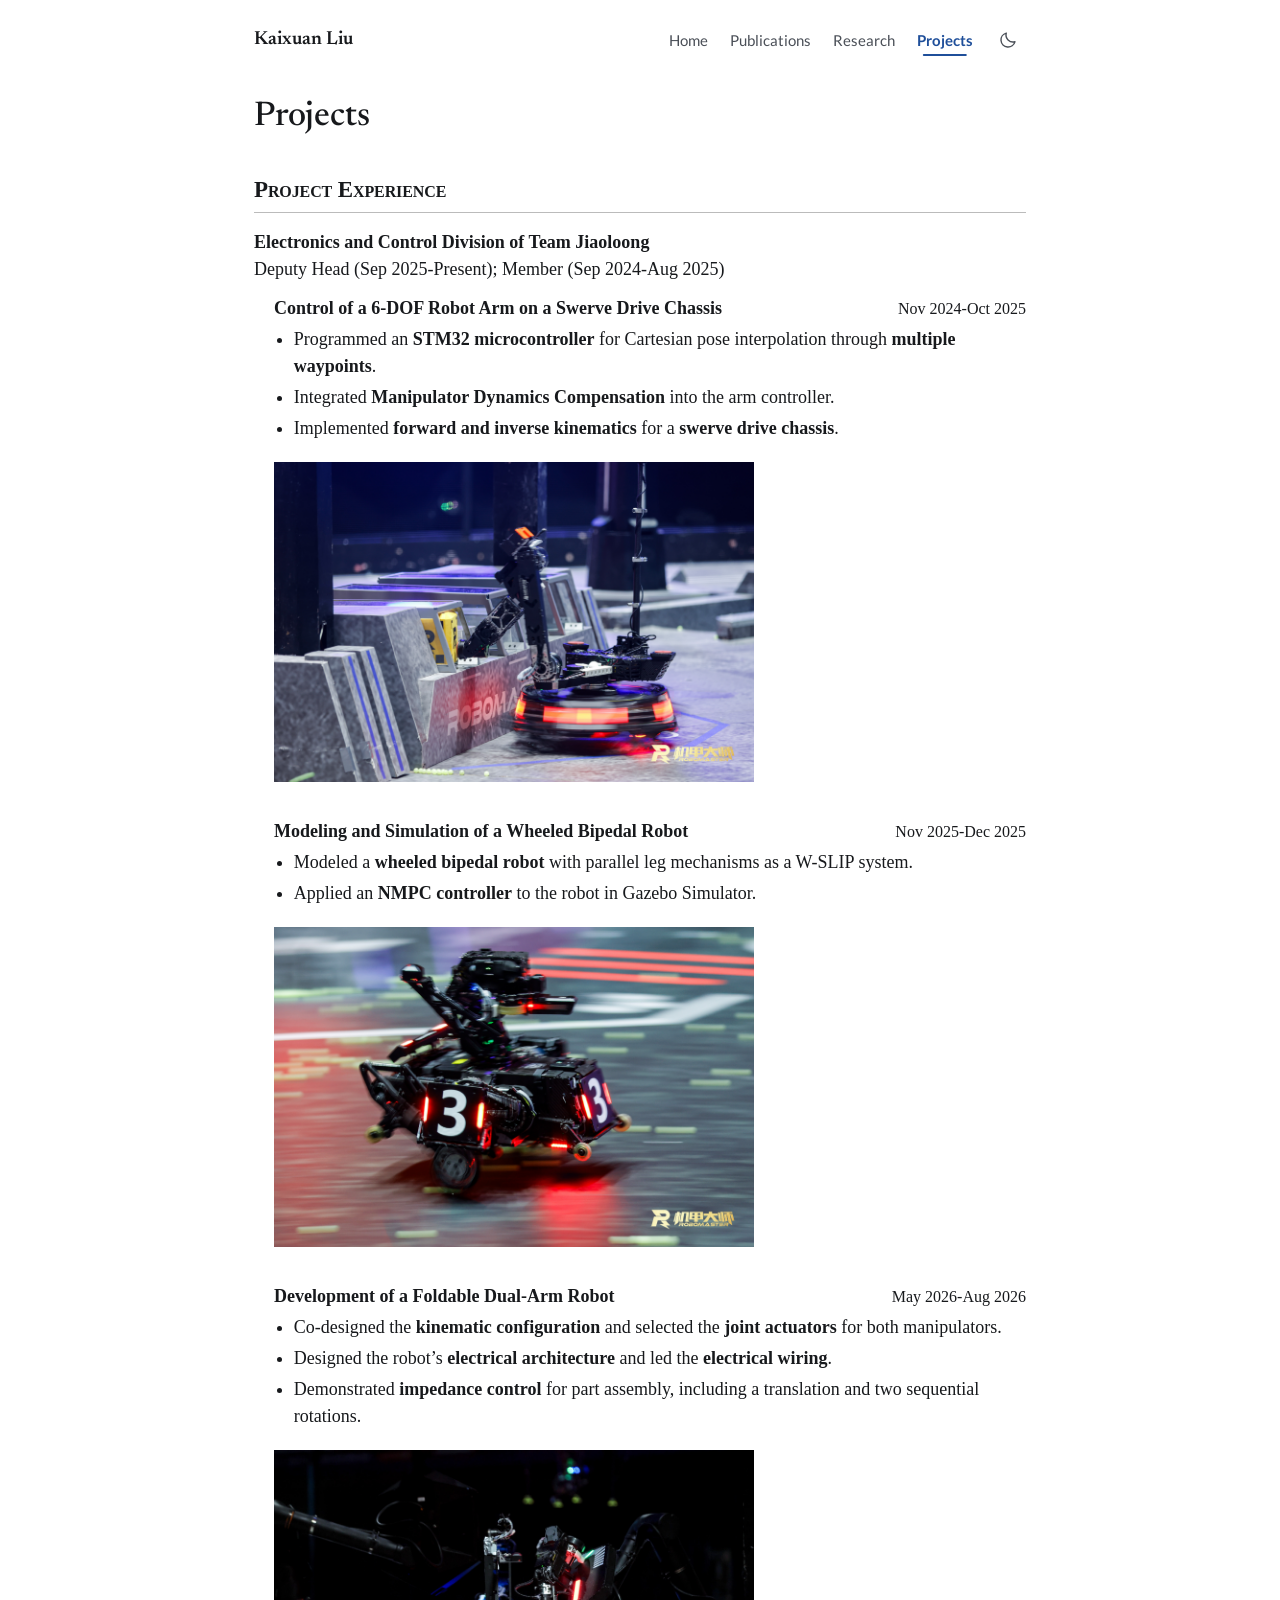
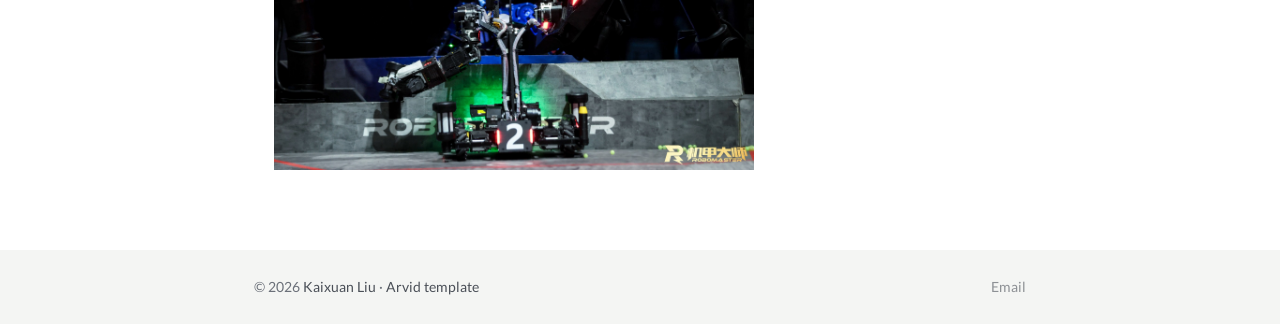
==== projects.html @ 8ef98262 "init" ====
<!doctype html>
<html lang="en">
<head>
<meta charset="utf-8"/>
<meta content="width=device-width, initial-scale=1" name="viewport"/>
<meta content="Kaixuan Liu’s project experience with Team Jiaoloong, reproduced from the CV." name="description"/>
<meta content="#ffffff" name="theme-color"/>
<title>Projects | Kaixuan Liu</title>
<link href="resources/favicon.svg" rel="icon" type="image/svg+xml"/>
<link href="resources/stylesheet.css" rel="stylesheet"/>
<link href="resources/shared-styles.css" rel="stylesheet"/>
<link href="resources/site-styles.css" rel="stylesheet"/>
<link href="resources/content-only.css" rel="stylesheet"/>
</head>
<body>
<a class="skip-link" href="#main-content">Skip to main content</a>
<header class="site-header">
<a class="site-name" href="homepage.html">Kaixuan Liu</a>
<nav aria-label="Main navigation" class="nav-buttons"><a class="nav-button" href="homepage.html">Home</a><a class="nav-button" href="publications.html">Publications</a><a class="nav-button" href="research.html">Research</a><a class="nav-button" href="projects.html" aria-current="page">Projects</a>

<button aria-label="Switch to dark mode" aria-pressed="false" class="theme-toggle" id="theme-toggle" type="button"><svg aria-hidden="true" height="20" viewbox="0 0 24 24" width="20"><path d="M20.3 14.1A8.5 8.5 0 0 1 9.9 3.7 8.5 8.5 0 1 0 20.3 14.1Z" fill="none" stroke="currentColor" stroke-linecap="round" stroke-linejoin="round" stroke-width="1.7"></path></svg></button>
</nav>
</header>
<main class="page-shell main-content-wrapper" id="main-content">
<h1 class="page-title">Projects</h1>
<section class="cv-content cv-section" aria-labelledby="project-experience-title">
<h2 class="cv-section-title" id="project-experience-title">Project Experience</h2>
<h3 class="cv-organization">Electronics and Control Division of Team Jiaoloong</h3>
<p class="cv-role">Deputy Head (Sep 2025-Present); Member (Sep 2024-Aug 2025)</p>
<article class="cv-project" id="swerve-drive">
<div class="cv-project-heading"><h4>Control of a 6-DOF Robot Arm on a Swerve Drive Chassis</h4><p class="cv-date">Nov 2024-Oct 2025</p></div>
<ul class="cv-bullets">
<li>Programmed an <strong>STM32 microcontroller</strong> for Cartesian pose interpolation through <strong>multiple waypoints</strong>.</li>
<li>Integrated <strong>Manipulator Dynamics Compensation</strong> into the arm controller.</li>
<li>Implemented <strong>forward and inverse kinematics</strong> for a <strong>swerve drive chassis</strong>.</li>
</ul>
<figure class="cv-project-image"><img src="resources/swerve-drive-robot.jpg" alt="Team Jiaoloong's swerve-drive robot with a six-degree-of-freedom robot arm" width="4000" height="2667"></figure>
</article>
<article class="cv-project" id="wheeled-bipedal">
<div class="cv-project-heading"><h4>Modeling and Simulation of a Wheeled Bipedal Robot</h4><p class="cv-date">Nov 2025-Dec 2025</p></div>
<ul class="cv-bullets">
<li>Modeled a <strong>wheeled bipedal robot</strong> with parallel leg mechanisms as a W-SLIP system.</li>
<li>Applied an <strong>NMPC controller</strong> to the robot in Gazebo Simulator.</li>
</ul>
<figure class="cv-project-image"><img src="resources/wheeled-bipedal-robot.jpg" alt="Team Jiaoloong's wheeled bipedal robot at RoboMaster" loading="lazy" width="2048" height="1365"></figure>
</article>
<article class="cv-project" id="dual-arm">
<div class="cv-project-heading"><h4>Development of a Foldable Dual-Arm Robot</h4><p class="cv-date">May 2026-Aug 2026</p></div>
<ul class="cv-bullets">
<li>Co-designed the <strong>kinematic configuration</strong> and selected the <strong>joint actuators</strong> for both manipulators.</li>
<li>Designed the robot’s <strong>electrical architecture</strong> and led the <strong>electrical wiring</strong>.</li>
<li>Demonstrated <strong>impedance control</strong> for part assembly, including a translation and two sequential rotations.</li>
</ul>
<figure class="cv-project-image"><img src="resources/dual-arm-robot.jpg" alt="Team Jiaoloong's foldable dual-arm robot at RoboMaster" loading="lazy" width="2048" height="1366"></figure>
</article>
</section>
</main>
<footer class="site-footer"><div class="page-shell-footer"><p class="footer-copyright">© 2026 <a href="homepage.html">Kaixuan Liu</a> · <a href="https://github.com/Arvid-pku/Academic-Homepage-Template">Arvid template</a></p><p class="footer-social"><a href="mailto:kentliukx@sjtu.edu.cn">Email</a></p></div></footer>
<script src="resources/site.js"></script>
</body>
</html>
---- resources/stylesheet.css ----
/* Newsreader (latin, variable weight): display face for names and titles. */
@font-face {
  font-family: 'Newsreader';
  font-style: normal;
  font-weight: 500 600;
  font-display: swap;
  src: url(fonts/newsreader-latin.woff2) format('woff2');
  unicode-range: U+0000-00FF, U+0131, U+0152-0153, U+02BB-02BC, U+02C6, U+02DA, U+02DC, U+0304, U+0308, U+0329, U+2000-206F, U+20AC, U+2122, U+2191, U+2193, U+2212, U+2215, U+FEFF, U+FFFD;
}
/* latin-ext */

/* latin */

/* latin-ext */

/* latin */

/* latin-ext */

/* latin */
@font-face {
  font-family: 'Lato';
  font-style: normal;
  font-weight: 400;
  font-display: swap;
  src: local('Lato Regular'), local('Lato-Regular'), url(fonts/S6uyw4BMUTPHjx4wXiWtFCc.woff2) format('woff2');
  unicode-range: U+0000-00FF, U+0131, U+0152-0153, U+02BB-02BC, U+02C6, U+02DA, U+02DC, U+2000-206F, U+2074, U+20AC, U+2122, U+2191, U+2193, U+2212, U+2215, U+FEFF, U+FFFD;
}
/* latin-ext */

/* latin */
@font-face {
  font-family: 'Lato';
  font-style: normal;
  font-weight: 700;
  font-display: swap;
  src: local('Lato Bold'), local('Lato-Bold'), url(fonts/S6u9w4BMUTPHh6UVSwiPGQ3q5d0.woff2) format('woff2');
  unicode-range: U+0000-00FF, U+0131, U+0152-0153, U+02BB-02BC, U+02C6, U+02DA, U+02DC, U+2000-206F, U+2074, U+20AC, U+2122, U+2191, U+2193, U+2212, U+2215, U+FEFF, U+FFFD;
}

:root {
  --primary-color: #1f4f9a;
  --secondary-color: #163b75;
  --text-color: #17191c;
  --text-muted: #4a4f57;
  --text-faint: #6b7079;
  --tint-bg: #f4f5f3;
  --serif: 'Newsreader', Georgia, 'PingFang SC', 'Hiragino Sans GB', 'Microsoft YaHei', 'Noto Sans CJK SC', 'Noto Sans SC', serif;
  --bg-color: #FFFFFF;
  --border-color: #bbb;
  --sidebar-bg: #FFFFFF;
  --section-bg: #FFFFFF;
  --hover-bg: rgba(31, 79, 154, 0.07);
  --shadow-color: rgba(0, 0, 0, 0.1);
  --placeholder-bg: #f5f5f5;
  --placeholder-text: #666;
}

/* Dark mode colors */
[data-theme="dark"] {
  --primary-color: #8fb3ef;
  --secondary-color: #b5cdf5;
  --text-color: #e4e5e7;
  --text-muted: #b3b7be;
  --text-faint: #8b9099;
  --tint-bg: #2a2b2e;
  --bg-color: #1F1F1F;
  --border-color: #4A4A4A;
  --sidebar-bg: #2A2A2A;
  --section-bg: #252525;
  --hover-bg: rgba(143, 179, 239, 0.12);
  --shadow-color: rgba(0, 0, 0, 0.2);
  --placeholder-bg: #333333;
  --placeholder-text: #B8B8B8;
}

/* Ensure body background changes in dark mode */
[data-theme="dark"] body {
  background-color: var(--bg-color) !important;
}

/* Fix profile photo background in dark mode */
[data-theme="dark"] .profile-photo {
  background-color: transparent !important;
  border-color: var(--border-color);
}

/* Ensure main content has proper background in dark mode */
[data-theme="dark"] #main-content {
  background-color: var(--bg-color);
}

/* Fix table backgrounds in dark mode */
[data-theme="dark"] table {
  background-color: var(--bg-color) !important;
}

/* Remove section background styling for cleaner look */

/* Fix highlight color in dark mode */
[data-theme="dark"] span.highlight {
  background-color: #3a3a00;
  color: #ffff80;
}

/* Fix venue colors in dark mode */
[data-theme="dark"] .venue {
  color: var(--primary-color);
}

/* Fix paper rest color in dark mode */
[data-theme="dark"] .paper_rest {
  color: var(--text-color);
}

/* Global styles */
body {
  font-family: 'Lato', Verdana, Helvetica, sans-serif;
  font-size: 16px;
  line-height: 1.6;
  color: var(--text-color);
  background-color: var(--bg-color);
  margin: 0;
  padding: 0;
}

p, strong, td, th, tr {
  font-family: 'Lato', Verdana, Helvetica, sans-serif;
  font-size: inherit;
  color: var(--text-color);
}

a {
  font-family: 'Lato', Verdana, Helvetica, sans-serif;
  font-size: inherit;
  color: var(--primary-color);
  text-decoration: none;
  transition: color 0.2s ease;
}

a:focus, a:hover {
  color: var(--secondary-color);
  text-decoration: underline;
  text-underline-offset: 3px;
  text-decoration-thickness: 1px;
}


/* Publication styles */
.papertitle {
  font-family: 'Lato', Verdana, Helvetica, sans-serif;
  font-size: 16px;
  font-weight: 600;
  color: #1a1a1a;
  margin-bottom: 1px;
}

[data-theme="dark"] .papertitle {
  color: var(--text-color);
}

.venue {
  color: #9ca3af;
}

.paper_rest {
  font-size: 14px;
  color: #6b7280;
  line-height: 1.4;
  margin-bottom: 2px;
}

[data-theme="dark"] .paper_rest {
  color: #b8b8b8;
}

.paper_bottom_space {
  margin-bottom: 4px;
}

/* Image styles */
.one {
  width: 160px;
  height: 160px;
  position: relative;
}

.two {
  width: 160px;
  height: 160px;
  position: absolute;
  transition: opacity .2s ease-in-out;
  -moz-transition: opacity .2s ease-in-out;
  -webkit-transition: opacity .2s ease-in-out;
}

.fade {
  transition: opacity .2s ease-in-out;
  -moz-transition: opacity .2s ease-in-out;
  -webkit-transition: opacity .2s ease-in-out;
}

span.highlight {
  background-color: #ffffd0;
}

/* Main Content */
#main-content {
  max-width: 820px;
  margin: 0 auto;
  padding: 0 24px;
  box-sizing: border-box;
}

/* Smooth scrolling for the entire page */
html {
  scroll-behavior: smooth;
}

/* Enhanced hover effects for links */
a {
  transition: color 0.2s ease;
}



/* Section spacing */




/* Focus styles for accessibility */
a:focus, button:focus {
  outline: 2px solid var(--primary-color);
  outline-offset: 2px;
}

/* Skip to main content link (hidden by default) */
.skip-link {
  position: absolute;
  top: -40px;
  left: 6px;
  background: var(--primary-color);
  color: white;
  padding: 8px;
  text-decoration: none;
  z-index: 1000;
  border-radius: 4px;
}

.skip-link:focus {
  top: 6px;
}

/* Scroll progress indicator */
.scroll-progress {
  position: fixed;
  top: 0;
  left: 0;
  width: 0%;
  height: 3px;
  background: linear-gradient(to right, var(--primary-color), var(--secondary-color));
  z-index: 1000;
  transition: width 0.1s ease;
}

/* Loading animation for lazy content */
@keyframes pulse {
  0% { opacity: 1; }
  50% { opacity: 0.7; }
  100% { opacity: 1; }
}

.loading {
  animation: pulse 1.5s ease-in-out infinite;
}


/* Responsive Design */
@media screen and (max-width: 768px) {
  /* Adjust text centering for mobile */
  .profile-photo + div p[style*="text-align:center"] {
    text-align: center !important;
    margin-left: 0 !important;
  }

  /* Make map container responsive */
  #map-container {
    width: 120px !important;
    height: 120px !important;
    margin: 0 auto;
  }
}

@media screen and (max-width: 480px) {
  .papertitle {
    font-size: 16px;
  }

  .paper_rest {
    font-size: 14px;
  }

  /* Stack honors and map vertically on very small screens */
  .honors-map-container {
    display: block !important;
  }

  .honors-map-container td {
    display: block !important;
    width: 100% !important;
    text-align: left !important;
  }

  #map-container {
    margin: 20px auto 0 !important;
    text-align: center;
  }
}

/* Print styles */
@media print {
  a {
    color: var(--text-color);
    text-decoration: underline;
  }
}
---- resources/shared-styles.css ----
/**
 * Shared Styles for All Pages
 * Contains navigation, layout, and common component styles
 */

/* Navigation Styles */
.page-shell {
  max-width: 820px;
  margin: 0 auto;
  padding: 32px 24px 48px;
}

.page-shell-footer {
  max-width: 820px;
  margin: 0 auto;
  padding: 0 24px;
}

.page-shell-footer-wide {
  max-width: 1200px;
  padding: 0 20px;
}

.nav-buttons {
  display: flex;
  justify-content: flex-end;
  align-items: center;
  gap: 18px;
  padding: 20px 35px;
  flex-wrap: wrap;
}

.nav-button {
  display: inline-block;
  padding: 6px 12px;
  background-color: transparent;
  color: var(--primary-color);
  font-weight: 500;
  font-size: 14px;
  transition: all 0.25s ease;
  text-align: center;
  border: none;
  border-radius: 4px;
}

.nav-button:hover {
  color: var(--secondary-color);
  background-color: var(--hover-bg);
}

/* Theme Toggle Button - Sun/Moon Icons */
.theme-toggle {
  background: transparent;
  border: none;
  border-radius: 8px;
  width: 36px;
  height: 36px;
  cursor: pointer;
  display: flex;
  align-items: center;
  justify-content: center;
  transition: all 0.2s ease;
  color: var(--text-color);
  padding: 6px;
}

.theme-toggle:hover {
  background-color: var(--hover-bg);
  color: var(--secondary-color);
}

.theme-toggle:focus {
  outline: 2px solid var(--primary-color);
  outline-offset: 2px;
}

.theme-toggle svg {
  width: 20px;
  height: 20px;
}

/* Navigation Active State */
.nav-button[aria-current="page"] {
  color: var(--secondary-color);
  font-weight: 600;
  position: relative;
}

.nav-button[aria-current="page"]::after {
  content: '';
  position: absolute;
  bottom: 2px;
  left: 50%;
  transform: translateX(-50%);
  width: 60%;
  height: 2px;
  background-color: var(--secondary-color);
  border-radius: 1px;
}

/* Main Content Layout - Only applies to pages without specific overrides */

/* List Spacing */
.section-spacing ul,
.section-spacing ul.publication-list,
td ul {
  margin-top: 0px !important;
  margin-bottom: 0px !important;
}

.section-spacing li,
.section-spacing ul li,
td li,
td ul li,
li {
  margin-bottom: 8px !important;
  margin-top: 0px !important;
  padding-bottom: 0px !important;
  padding-top: 0px !important;
}

.publication-list li,
ul.publication-list li {
  margin-bottom: 12px !important;
  margin-top: 0px !important;
  padding-bottom: 0px !important;
  padding-top: 0px !important;
}

li p {
  margin: 0px !important;
  padding: 0px !important;
}

/* Publication Styles - Consistent indentation */
.publication-list {
  list-style-type: none !important;
  padding-left: 0 !important;
  margin: 0 0 20px 0 !important;
}

/* Ensure all lists have consistent indentation */
ul, ol {
  list-style-type: none !important;
  padding-left: 0 !important;
  margin: 0 0 20px 0 !important;
}

/* Override any specific list variations */
#projects-list, #research-experience-list, #academic-services-list, #teaching-list, #honors-list {
  list-style-type: none !important;
  padding-left: 0 !important;
  margin: 0 0 20px 0 !important;
}

/* Ensure all content inside main-content-wrapper is properly aligned */
.main-content-wrapper > * {
  box-sizing: border-box;
}

.publication-list li {
  margin-bottom: 16px;
}

.papertitle {
  margin-bottom: 6px;
}

.new-badge {
  color: #6b7280;
  font-size: 12px;
  font-weight: 600;
  letter-spacing: 0.04em;
  text-transform: uppercase;
  margin-right: 8px;
}

[data-theme="dark"] .new-badge {
  color: #9ca3af;
}

.paper_rest {
  margin-bottom: 6px;
}

.paper-venue {
  color: #9ca3af;
}

[data-theme="dark"] .paper-venue {
  color: #888;
}

.paper-links {
  font-size: 16px;
}

.paper-links a {
  color: var(--primary-color);
  font-weight: 400;
  transition: color 0.2s ease;
}

.paper-links a:hover,
.paper-links a:focus-visible {
  color: var(--secondary-color);
  outline: none;
}

.paper-links a:focus {
  outline: none;
}

.detail-container,
.abstract-container,
.citation-container {
  margin-top: 12px;
}

.abstract-toggle,
.citation-toggle {
  display: inline;
  padding: 0;
  margin: 0;
  font-size: 16px;
  font-family: inherit;
  font-weight: 400;
  color: var(--primary-color);
  background: none;
  border: none;
  cursor: pointer;
  text-decoration: none;
  transition: color 0.2s ease;
}

.abstract-toggle:hover,
.abstract-toggle:focus-visible,
.citation-toggle:hover,
.citation-toggle:focus-visible {
  color: var(--secondary-color);
}

.abstract-toggle:focus,
.citation-toggle:focus {
  outline: none;
}

.abstract-toggle[aria-expanded="true"],
.citation-toggle[aria-expanded="true"] {
  color: var(--secondary-color);
}

.detail-content {
  margin-top: 10px;
  padding: 0;
  border: none;
  background: transparent;
  box-shadow: none;
  line-height: 1.6;
  font-size: 16px;
}

.detail-content p {
  margin: 0 0 10px 0;
}

.detail-content p:last-child {
  margin-bottom: 0;
}

.detail-content pre {
  margin: 0;
  padding: 12px 14px;
  background-color: var(--section-bg);
  border: 1px solid var(--border-color);
  border-radius: 6px;
  font-size: 13px;
  overflow: auto;
}

/* Page Title Styles */
.page-title {
  text-align: left;
  font-size: 24px;
  font-weight: 700;
  margin-bottom: 24px;
  color: #1a1a1a;
}

/* Responsive Design */
@media screen and (max-width: 1315px) {
  .nav-buttons {
    justify-content: center;
    gap: 12px 16px;
    padding: 12px 16px;
  }

  .nav-button {
    display: inline-flex;
    align-items: center;
    justify-content: center;
    padding: 8px 14px;
    font-size: 16px;
  }

  .theme-toggle {
    order: -1; /* Move theme toggle to the left */
  }

  .main-content-wrapper:not(.page-shell) {
    padding: 0 15px;
  }
}

@media screen and (max-width: 768px) {
  .page-shell {
    padding: 24px 16px 40px;
  }

  .page-shell-footer {
    padding: 0 16px;
  }

  .page-shell-footer-wide {
    padding: 0 10px;
  }
}

@media screen and (max-width: 600px) {
  .theme-toggle {
    width: 32px;
    height: 32px;
  }

  .theme-toggle svg {
    width: 18px;
    height: 18px;
  }
}

/* Back to Top Button */
.back-to-top {
  position: fixed;
  bottom: 30px;
  right: 30px;
  width: 44px;
  height: 44px;
  background-color: var(--primary-color);
  color: white;
  border: none;
  border-radius: 50%;
  cursor: pointer;
  display: flex;
  align-items: center;
  justify-content: center;
  opacity: 0;
  visibility: hidden;
  transition: all 0.3s ease;
  box-shadow: 0 2px 10px rgba(0, 0, 0, 0.2);
  z-index: 999;
}

.back-to-top.visible {
  opacity: 1;
  visibility: visible;
}

.back-to-top:hover {
  background-color: var(--secondary-color);
  transform: translateY(-3px);
  box-shadow: 0 4px 15px rgba(0, 0, 0, 0.3);
}

.back-to-top svg {
  width: 20px;
  height: 20px;
}

/* Enhanced Footer - Refined styling with subtle hover effects */
.site-footer {
  border-top: 1px solid var(--border-color);
  margin-top: 40px;
  padding: 30px 20px;
  text-align: center;
}

.footer-social {
  display: flex;
  justify-content: center;
  gap: 24px;
  margin-bottom: 18px;
}

.footer-social a {
  color: var(--text-color);
  opacity: 0.6;
  transition: all 0.3s ease;
}

.footer-social a:hover {
  color: var(--primary-color);
  opacity: 1;
  transform: translateY(-2px);
}

.footer-social svg {
  width: 22px;
  height: 22px;
}

.footer-copyright {
  font-size: 13px;
  color: var(--text-color);
  opacity: 0.6;
  margin: 0;
}

@media screen and (max-width: 600px) {
  .back-to-top {
    bottom: 20px;
    right: 20px;
    width: 40px;
    height: 40px;
  }

  .footer-social {
    gap: 15px;
  }

  .footer-social svg {
    width: 20px;
    height: 20px;
  }
}
---- resources/site-styles.css ----
* { box-sizing: border-box; }
.project-full { margin-bottom: 40px; scroll-margin-top: 24px; }
.project-full figure { margin: 20px 0; }
.project-full img { width: 100%; height: auto; }
.project-gallery { display: grid; grid-template-columns: 1fr 1fr; gap: 16px; }
.project-gallery figure:first-child { grid-column: 1 / -1; }
figcaption, .meta { font-size: 13px; color: var(--text-color); opacity: .8; }
.resource-links { display: flex; flex-wrap: wrap; gap: 8px 16px; margin: 16px 0; }
.pdf-preview { width: 100%; height: 650px; border: 1px solid var(--border-color); }
.pdf-preview.slides { height: auto; aspect-ratio: 16 / 9; }
pre { overflow-x: auto; white-space: pre-wrap; overflow-wrap: anywhere; }
.paper-links { overflow-wrap: anywhere; }
[hidden] { display: none !important; }
.blog-body { line-height: 1.8; overflow-wrap: anywhere; }
.blog-body img { max-width: 100%; }
.blog-body mjx-container[display="true"] { overflow-x: auto; overflow-y: hidden; padding: 8px 0; max-width: 100%; }
@media (max-width: 600px) { .project-gallery { grid-template-columns: 1fr; } .pdf-preview { height: 480px; } }
@media (prefers-reduced-motion: reduce) { * { scroll-behavior: auto !important; transition: none !important; } }
/* Long inline equations can scroll without widening the page. */
.blog-body mjx-container:not([display="true"]) { display: inline-block; max-width: 100%; overflow-x: auto; overflow-y: hidden; vertical-align: middle; }


/* ---------- Shared header, type and footer ---------- */
.page-title, h1, h2, .project-full h2 { font-family: var(--serif); font-weight: 500; color: var(--text-color); letter-spacing: -0.005em; }
.page-title { font-size: 34px; line-height: 1.15; margin: 0 0 28px; }
.papertitle { font-family: var(--serif); font-size: 19px; font-weight: 600; line-height: 1.35; color: var(--text-color); }
.paper_rest { color: var(--text-muted); }

.site-header { max-width: 820px; margin: 0 auto; padding: 22px 24px 0; display: flex; align-items: center; justify-content: space-between; gap: 24px; }
.site-name { font-family: var(--serif); font-size: 19px; font-weight: 600; color: var(--text-color); white-space: nowrap; }
.site-name:hover, .site-name:focus { color: var(--text-color); text-decoration: none; }
.site-header .nav-buttons { padding: 0; gap: 4px; justify-content: flex-end; flex-wrap: nowrap; }
.site-header .nav-button { color: var(--text-muted); font-size: 15px; font-weight: 400; padding: 6px 9px; }
.site-header .nav-button:hover, .site-header .nav-button:focus { color: var(--text-color); text-decoration: none; }
.site-header .nav-button[aria-current="page"] { color: var(--text-color); font-weight: 700; }
.site-header .theme-toggle { order: 0; margin-left: 4px; color: var(--text-muted); }
.site-header .theme-toggle:hover { color: var(--text-color); }

.site-footer { margin-top: 80px; padding: 26px 0; border-top: 0; background: var(--tint-bg); text-align: left; }
.site-footer > div { padding: 0 24px; display: flex; flex-wrap: wrap; justify-content: space-between; gap: 6px 24px; }
.footer-copyright, .footer-social { margin: 0; font-size: 14px; color: var(--text-faint); opacity: 1; display: block; }
.site-footer a { color: var(--text-muted); }

@media (max-width: 768px) {
  .site-header { display: block; padding: 16px 24px 0; }
  .site-header .nav-buttons { margin: 8px -24px 0; padding: 0 24px; overflow-x: auto; scrollbar-width: none; justify-content: flex-start; gap: 2px; }
  .site-header .nav-buttons::-webkit-scrollbar { display: none; }
  .site-header .nav-button { padding: 6px 8px; font-size: 15px; flex-shrink: 0; }
  .site-header .nav-button:first-child { padding-left: 0; }
  .site-header .theme-toggle { order: 0; flex-shrink: 0; transform: none; }
  .page-title { font-size: 28px; }
}

/* ---------- Homepage ---------- */
.profile-section { display: grid; grid-template-columns: minmax(0, 1fr) 190px; gap: 44px; align-items: start; margin: 0; }
.profile-text .name { font-family: var(--serif); font-size: 46px; font-weight: 500; line-height: 1.1; letter-spacing: -0.01em; color: var(--text-color); margin: 0 0 22px; text-align: left; }
.name-zh { font-family: 'Lato', Verdana, Helvetica, sans-serif; font-size: 26px; font-weight: 400; color: var(--text-faint); letter-spacing: 0.02em; margin-left: 6px; }
.profile-text .bio { font-size: 17px; line-height: 1.65; color: var(--text-muted); margin: 0 0 14px; }
.profile-text .bio strong { color: var(--text-color); }
.profile-links { display: flex; flex-wrap: wrap; gap: 6px 22px; margin-top: 20px; text-align: left; }
.profile-links a { font-weight: 700; color: var(--primary-color); }
.profile-photo { width: 190px; height: auto !important; aspect-ratio: 1; object-fit: cover; border: 0; border-radius: 6px; margin: 6px 0 0; }

.homepage-section { margin: 0; padding-top: 64px; }
.homepage-section h2 { font-family: var(--serif); font-size: 25px; font-weight: 500; text-transform: none; letter-spacing: 0; color: var(--text-color); margin: 0 0 20px; padding: 0; border: 0; }
.homepage-section h3 { margin: 0; }

.news-list li { display: grid; grid-template-columns: 92px minmax(0, 1fr); gap: 16px; color: var(--text-muted); margin-bottom: 6px !important; }
.news-date { width: auto; font-weight: 400; font-size: 15px; color: var(--text-faint); font-variant-numeric: tabular-nums; padding-top: 1px; }
.news-list strong { color: var(--text-color); }
.news-list a strong { color: inherit; }
.news-toggle, .view-all { display: inline-block; margin-top: 14px; padding: 0; background: none; border: 0; font: 700 15px 'Lato', Verdana, Helvetica, sans-serif; color: var(--primary-color); cursor: pointer; text-decoration: none; }
.news-toggle:hover, .view-all:hover { color: var(--secondary-color); text-decoration: underline; text-underline-offset: 3px; }

.homepage-section .publication-list { list-style: none !important; padding-left: 0 !important; margin: 0; }
#selected-papers-list > .selected-entry { display: grid; grid-template-columns: 300px minmax(0, 1fr); gap: 28px; align-items: start; margin: 0 0 40px !important; padding: 0 !important; }
.selected-entry-thumbnail { position: relative; display: block; overflow: hidden; border-radius: 6px; background: var(--tint-bg); aspect-ratio: 4 / 3; }
.selected-entry-thumbnail img, .selected-entry-thumbnail video { position: absolute; inset: 0; width: 100%; height: 100%; max-height: none; object-fit: cover; }
.selected-entry-thumbnail video { opacity: 0; transition: opacity .25s ease; }
.selected-entry-thumbnail.playing video { opacity: 1; }
/* Paper teasers are wide figures: show them whole, centred in one shared 2:1 frame so the three line up. */
#selected-papers-list .selected-entry-thumbnail { aspect-ratio: 2 / 1; background: #fff; border: 1px solid var(--border-color, rgba(0,0,0,.08)); }
#selected-papers-list .selected-entry-thumbnail img { object-fit: contain; }
.selected-entry-body { min-width: 0; }
#selected-papers-list .papertitle { margin: 0 0 6px; }
#selected-papers-list .papertitle a { color: var(--text-color); }
.paper-venue { margin: 0 0 6px; font-size: 15px; color: var(--text-faint); }
.paper-venue strong { color: var(--text-color); }
#selected-papers-list .paper_rest { font-size: 15px; line-height: 1.55; margin: 0 0 10px; color: var(--text-muted); }
#selected-papers-list .paper_rest strong { color: var(--text-color); }
.paper-note { display: block; font-size: 14px; color: var(--text-faint); }
.authors-toggle { padding: 0; background: none; border: 0; font: inherit; color: var(--primary-color); cursor: pointer; }
#selected-papers-list .paper-links { display: flex; flex-wrap: wrap; align-items: baseline; gap: 4px 18px; font-size: 15px; font-weight: 700; }
#selected-papers-list .paper-links .detail-toggle { padding: 0; background: none; border: 0; font: inherit; color: var(--primary-color); cursor: pointer; }
.paper-more summary { cursor: pointer; color: var(--text-faint); font-weight: 400; list-style: none; }
.paper-more summary::-webkit-details-marker { display: none; }
.paper-more[open] summary { color: var(--text-color); }
.paper-more span { display: inline-flex; flex-wrap: wrap; gap: 4px 14px; margin-left: 12px; }
#selected-papers-list .detail-content { margin-top: 12px; font-size: 15px; color: var(--text-muted); }

.homepage-section #projects-list { display: grid; grid-template-columns: 1fr 1fr; gap: 28px; list-style: none; padding: 0; margin: 0; }
.homepage-section #projects-list > .selected-entry { display: block; margin: 0 !important; }
#projects-list .selected-entry-thumbnail { aspect-ratio: 3 / 2; margin-bottom: 14px; }
#projects-list h3 { font-family: var(--serif); font-size: 19px; font-weight: 600; line-height: 1.3; margin: 0 0 4px; }
#projects-list h3 a { color: var(--text-color); }
#projects-list p { margin: 0; font-size: 15.5px; color: var(--text-muted); }

.experience-item { display: grid; grid-template-columns: 44px minmax(0, 1fr) auto; gap: 18px; align-items: start; margin: 0; padding: 10px 0; }
.experience-logo { display: block; }
.experience-logo img { display: block; width: 44px; height: 44px; object-fit: contain; border-radius: 8px; }
.experience-content h3 { font-family: 'Lato', Verdana, Helvetica, sans-serif; font-size: 16px; font-weight: 700; margin: 0; color: var(--text-color); }
.experience-content p { margin: 0; font-size: 15.5px; color: var(--text-muted); }
.experience-period { margin: 0; font-size: 15px; color: var(--text-faint); font-variant-numeric: tabular-nums; white-space: nowrap; }

@media (max-width: 768px) {
  .profile-section { display: flex; flex-direction: column-reverse; align-items: flex-start; gap: 20px; margin-top: 0; }
  .profile-photo { width: 112px; margin: 0; }
  .profile-text .name { font-size: 36px; text-align: left; }
  .name-zh { display: block; margin: 6px 0 0; font-size: 20px; }
  .profile-links { justify-content: flex-start; }
  .homepage-section { padding-top: 52px; }
}
@media (max-width: 600px) {
  .news-list li { grid-template-columns: 78px minmax(0, 1fr); gap: 10px; }
  #selected-papers-list > .selected-entry { grid-template-columns: minmax(0, 1fr); gap: 14px; }
  .homepage-section #projects-list { grid-template-columns: minmax(0, 1fr); gap: 32px; }
  .experience-item { grid-template-columns: 40px minmax(0, 1fr); gap: 14px; }
  .experience-logo img { width: 40px; height: 40px; }
  .experience-period { grid-column: 2; margin-top: -6px; }
}
/* Links inherit the serif of their heading; the global `a` rule would reset them to Lato. */
.papertitle a, #projects-list h3 a { font-family: inherit; }
#selected-papers-list .paper-links a { font-weight: 700; }
#selected-papers-list > .selected-entry:last-child { margin-bottom: 0 !important; }
#main-content.page-shell { padding-top: 40px; }
@media (max-width: 768px) { #main-content.page-shell { padding-top: 28px; } }
---- resources/content-only.css ----
/* Shared refinements for the homepage and its static subpages. */
.skip-link { top: 8px; transform: translateY(-200%); }
.skip-link:focus { top: 8px; transform: translateY(0); }
.profile-eyebrow { margin: 0 0 14px; color: var(--primary-color); font-size: 14px; line-height: 1.5; }
.profile-links { align-items: center; gap: 12px 20px; }
.profile-links a { overflow-wrap: anywhere; }
.profile-links .cv-link { border: 1px solid var(--primary-color); border-radius: 5px; padding: 6px 12px; }
.cv-link span { font-size: 14px; font-weight: 400; }
.profile-photo { object-position: center 23%; }
.site-header .nav-button[aria-current="page"] { color: var(--primary-color); }
.site-header .nav-button[aria-current="page"]::after { background-color: var(--primary-color); }
.homepage-section, .cv-project, .cv-research-group { scroll-margin-top: 24px; }

/* The CV's original hierarchy, bullets, dates, and emphasis. */
.cv-content { font-family: 'Times New Roman', Times, serif; font-size: 18px; line-height: 1.5; }
.cv-content p, .cv-content strong, .cv-content a { font-family: inherit; }
.cv-content strong { color: inherit; }
.cv-section { margin-top: 36px; }
.cv-section-title { font-family: inherit; font-variant: small-caps; font-size: 23px; font-weight: 700; border-bottom: 1px solid var(--border-color); margin: 0 0 16px; padding-bottom: 4px; }
.cv-organization { font-family: inherit; font-size: 18px; font-weight: 700; margin: 0; }
.cv-role { margin: 0 0 12px; }
.cv-project { margin: 0 0 36px 20px; }
.cv-project-heading { display: flex; align-items: baseline; justify-content: space-between; gap: 20px; }
.cv-project-heading h4 { font-family: inherit; font-size: 18px; font-weight: 700; margin: 0; }
.cv-date { flex-shrink: 0; white-space: nowrap; margin: 0; font-size: 16px; font-variant-numeric: tabular-nums; }
.cv-bullets { list-style: disc !important; padding-left: 1.1em !important; margin: 4px 0 16px !important; }
.cv-bullets li { margin: 0 0 4px !important; padding: 0 !important; }
.cv-project-image { margin: 20px 0 0; max-width: 480px; }
.cv-project-image img { display: block; width: 100%; height: auto; }
.cv-project-image a { display: block; }
.cv-project-image.teleoperation-image { max-width: 360px; background: white; border-radius: 6px; }
.cv-publications { counter-reset: publication; padding-left: 1.8em !important; margin: 0 !important; }
.cv-publications li { position: relative; counter-increment: publication; }
.cv-publications li::before { content: '[' counter(publication) ']'; position: absolute; right: calc(100% + 8px); }

/* Background information retained from the original homepage. */
.education-heading { display: flex; justify-content: space-between; gap: 16px; }
.education-heading h3 { font-size: 18px; }
.education-heading p { margin: 4px 0 0; color: var(--text-muted); }
.education-heading .experience-period { color: var(--text-faint); }
.education-degree { margin: 14px 0 24px; color: var(--text-muted); }
.skills-list { margin: 0; }
.skills-list > div { display: grid; grid-template-columns: 180px minmax(0, 1fr); gap: 20px; padding: 12px 0; border-bottom: 1px solid var(--border-color); }
.skills-list dt { font-weight: 700; }
.skills-list dd { margin: 0; color: var(--text-muted); }
.jiaoloong-photos { display: grid; grid-template-columns: 1fr 1fr; gap: 24px; margin-top: 28px; }
.jiaoloong-photos figure { margin: 0; min-width: 0; }
.jiaoloong-photos img { display: block; width: 100%; height: auto; border-radius: 6px; }
.jiaoloong-photos figcaption { margin-top: 9px; font-size: 14px; line-height: 1.55; color: var(--text-faint); }

@media (max-width: 768px) {
  .profile-section { display: grid; grid-template-columns: minmax(0, 1fr) 112px; gap: 24px; }
  .profile-text .name { font-size: 38px; }
}
@media (max-width: 600px) {
  .site-header .nav-buttons { flex-wrap: wrap; overflow: visible; margin: 8px 0 0; padding: 0; gap: 2px; }
  .site-header .nav-button { font-size: 14px; padding: 6px; }
  .profile-section { display: flex; flex-direction: column-reverse; }
  .profile-eyebrow { max-width: 280px; }
  .cv-project { margin-left: 0; }
  .cv-project-heading { flex-direction: column; gap: 2px; }
  .cv-content { font-size: 17px; }
  .jiaoloong-photos { grid-template-columns: 1fr; gap: 22px; }
  .education-heading { display: block; }
  .skills-list > div { grid-template-columns: 1fr; gap: 4px; }
}
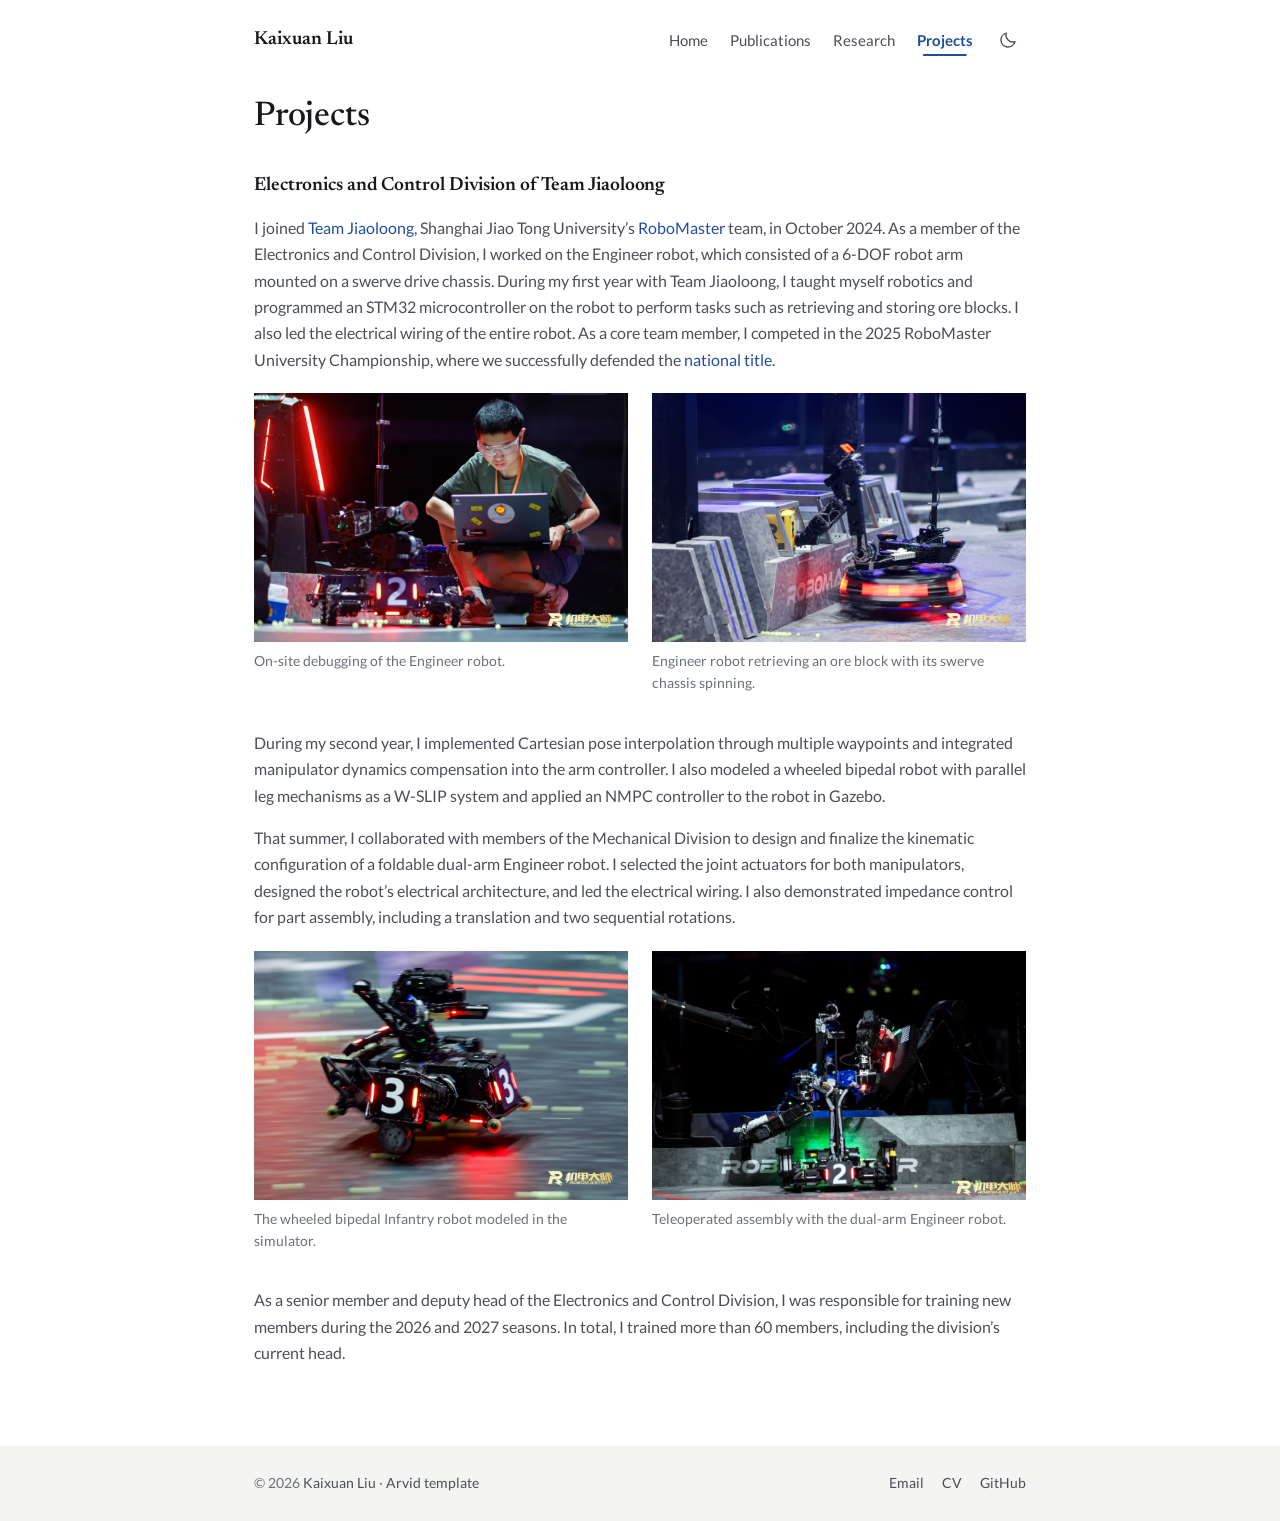
==== commit 37ef5f52: "update: v1" ====
--- a/projects.html
+++ b/projects.html
@@ -3,7 +3,7 @@
 <head>
 <meta charset="utf-8"/>
 <meta content="width=device-width, initial-scale=1" name="viewport"/>
-<meta content="Kaixuan Liu’s project experience with Team Jiaoloong, reproduced from the CV." name="description"/>
+<meta content="Kaixuan Liu’s project experience with Team Jiaoloong in robot control, modeling, and mechanical systems." name="description"/>
 <meta content="#ffffff" name="theme-color"/>
 <title>Projects | Kaixuan Liu</title>
 <link href="resources/favicon.svg" rel="icon" type="image/svg+xml"/>
@@ -15,47 +15,36 @@
 <body>
 <a class="skip-link" href="#main-content">Skip to main content</a>
 <header class="site-header">
-<a class="site-name" href="homepage.html">Kaixuan Liu</a>
-<nav aria-label="Main navigation" class="nav-buttons"><a class="nav-button" href="homepage.html">Home</a><a class="nav-button" href="publications.html">Publications</a><a class="nav-button" href="research.html">Research</a><a class="nav-button" href="projects.html" aria-current="page">Projects</a>
+<a class="site-name" href="index.html">Kaixuan Liu</a>
+<nav aria-label="Main navigation" class="nav-buttons"><a class="nav-button" href="index.html">Home</a><a class="nav-button" href="publications.html">Publications</a><a class="nav-button" href="research.html">Research</a><a class="nav-button" href="projects.html" aria-current="page">Projects</a>
 
-<button aria-label="Switch to dark mode" aria-pressed="false" class="theme-toggle" id="theme-toggle" type="button"><svg aria-hidden="true" height="20" viewbox="0 0 24 24" width="20"><path d="M20.3 14.1A8.5 8.5 0 0 1 9.9 3.7 8.5 8.5 0 1 0 20.3 14.1Z" fill="none" stroke="currentColor" stroke-linecap="round" stroke-linejoin="round" stroke-width="1.7"></path></svg></button>
+<button aria-label="Switch to dark mode" aria-pressed="false" class="theme-toggle" id="theme-toggle" type="button"><svg aria-hidden="true" height="20" viewBox="0 0 24 24" width="20"><path d="M20.3 14.1A8.5 8.5 0 0 1 9.9 3.7 8.5 8.5 0 1 0 20.3 14.1Z" fill="none" stroke="currentColor" stroke-linecap="round" stroke-linejoin="round" stroke-width="1.7"></path></svg></button>
 </nav>
 </header>
 <main class="page-shell main-content-wrapper" id="main-content">
-<h1 class="page-title">Projects</h1>
-<section class="cv-content cv-section" aria-labelledby="project-experience-title">
-<h2 class="cv-section-title" id="project-experience-title">Project Experience</h2>
-<h3 class="cv-organization">Electronics and Control Division of Team Jiaoloong</h3>
-<p class="cv-role">Deputy Head (Sep 2025-Present); Member (Sep 2024-Aug 2025)</p>
+<h1 class="page-title" id="project-experience-title">Projects</h1>
+<section class="projects-content cv-section" aria-labelledby="project-experience-title">
+<h2 class="papertitle">Electronics and Control Division of Team Jiaoloong</h2>
 <article class="cv-project" id="swerve-drive">
-<div class="cv-project-heading"><h4>Control of a 6-DOF Robot Arm on a Swerve Drive Chassis</h4><p class="cv-date">Nov 2024-Oct 2025</p></div>
-<ul class="cv-bullets">
-<li>Programmed an <strong>STM32 microcontroller</strong> for Cartesian pose interpolation through <strong>multiple waypoints</strong>.</li>
-<li>Integrated <strong>Manipulator Dynamics Compensation</strong> into the arm controller.</li>
-<li>Implemented <strong>forward and inverse kinematics</strong> for a <strong>swerve drive chassis</strong>.</li>
-</ul>
-<figure class="cv-project-image"><img src="resources/swerve-drive-robot.jpg" alt="Team Jiaoloong's swerve-drive robot with a six-degree-of-freedom robot arm" width="4000" height="2667"></figure>
+<p class="cv-description">I joined <a href="https://jiaoloong.sjtu.edu.cn/zh-cn/">Team Jiaoloong</a>, Shanghai Jiao Tong University’s <a href="https://www.robomaster.com/">RoboMaster</a> team, in October 2024. As a member of the Electronics and Control Division, I worked on the Engineer robot, which consisted of a 6-DOF robot arm mounted on a swerve drive chassis. During my first year with Team Jiaoloong, I taught myself robotics and programmed an STM32 microcontroller on the robot to perform tasks such as retrieving and storing ore blocks. I also led the electrical wiring of the entire robot. As a core team member, I competed in the 2025 RoboMaster University Championship, where we successfully defended the <a href="https://news.sjtu.edu.cn/jdyw/20250807/213490.html">national title</a>.</p>
+<div class="project-images">
+<figure class="cv-project-image"><img src="resources/onsite-debugging.jpg" alt="Kaixuan Liu debugging the Engineer robot at the competition field" width="2048" height="1365" loading="lazy"/><figcaption>On-site debugging of the Engineer robot.</figcaption></figure>
+<figure class="cv-project-image"><img src="resources/swerve-drive-robot.jpg" alt="Engineer robot retrieving an ore block with its swerve chassis spinning" width="4000" height="2667" loading="lazy"/><figcaption>Engineer robot retrieving an ore block with its swerve chassis spinning.</figcaption></figure>
+</div>
 </article>
 <article class="cv-project" id="wheeled-bipedal">
-<div class="cv-project-heading"><h4>Modeling and Simulation of a Wheeled Bipedal Robot</h4><p class="cv-date">Nov 2025-Dec 2025</p></div>
-<ul class="cv-bullets">
-<li>Modeled a <strong>wheeled bipedal robot</strong> with parallel leg mechanisms as a W-SLIP system.</li>
-<li>Applied an <strong>NMPC controller</strong> to the robot in Gazebo Simulator.</li>
-</ul>
-<figure class="cv-project-image"><img src="resources/wheeled-bipedal-robot.jpg" alt="Team Jiaoloong's wheeled bipedal robot at RoboMaster" loading="lazy" width="2048" height="1365"></figure>
+<p class="cv-description">During my second year, I implemented Cartesian pose interpolation through multiple waypoints and integrated manipulator dynamics compensation into the arm controller. I also modeled a wheeled bipedal robot with parallel leg mechanisms as a W-SLIP system and applied an NMPC controller to the robot in Gazebo.</p>
+<p class="cv-description">That summer, I collaborated with members of the Mechanical Division to design and finalize the kinematic configuration of a foldable dual-arm Engineer robot. I selected the joint actuators for both manipulators, designed the robot’s electrical architecture, and led the electrical wiring. I also demonstrated impedance control for part assembly, including a translation and two sequential rotations.</p>
+<div class="project-images">
+<figure class="cv-project-image"><img src="resources/wheeled-bipedal-robot.jpg" alt="The wheeled bipedal Infantry robot modeled in the simulator" width="4000" height="2667" loading="lazy"/><figcaption>The wheeled bipedal Infantry robot modeled in the simulator.</figcaption></figure>
+<figure id="dual-arm" class="cv-project-image"><img alt="Teleoperated assembly of game pieces with the dual-arm Engineer robot" height="1366" loading="lazy" src="resources/dual-arm-robot.jpg" width="2048"/><figcaption>Teleoperated assembly with the dual-arm Engineer robot.</figcaption></figure>
+</div>
 </article>
-<article class="cv-project" id="dual-arm">
-<div class="cv-project-heading"><h4>Development of a Foldable Dual-Arm Robot</h4><p class="cv-date">May 2026-Aug 2026</p></div>
-<ul class="cv-bullets">
-<li>Co-designed the <strong>kinematic configuration</strong> and selected the <strong>joint actuators</strong> for both manipulators.</li>
-<li>Designed the robot’s <strong>electrical architecture</strong> and led the <strong>electrical wiring</strong>.</li>
-<li>Demonstrated <strong>impedance control</strong> for part assembly, including a translation and two sequential rotations.</li>
-</ul>
-<figure class="cv-project-image"><img src="resources/dual-arm-robot.jpg" alt="Team Jiaoloong's foldable dual-arm robot at RoboMaster" loading="lazy" width="2048" height="1366"></figure>
-</article>
+
+<p class="cv-description">As a senior member and deputy head of the Electronics and Control Division, I was responsible for training new members during the 2026 and 2027 seasons. In total, I trained more than 60 members, including the division’s current head.</p>
 </section>
 </main>
-<footer class="site-footer"><div class="page-shell-footer"><p class="footer-copyright">© 2026 <a href="homepage.html">Kaixuan Liu</a> · <a href="https://github.com/Arvid-pku/Academic-Homepage-Template">Arvid template</a></p><p class="footer-social"><a href="mailto:kentliukx@sjtu.edu.cn">Email</a></p></div></footer>
+<footer class="site-footer"><div class="page-shell-footer"><p class="footer-copyright">© 2026 <a href="index.html">Kaixuan Liu</a> · <a href="https://github.com/Arvid-pku/Academic-Homepage-Template">Arvid template</a></p><nav class="footer-social" aria-label="Footer links"><a href="mailto:kentliukx@sjtu.edu.cn">Email</a><a href="resources/Kaixuan_Liu_CV.pdf" download="Kaixuan_Liu_CV.pdf">CV</a><a href="https://github.com/kentliukx">GitHub</a></nav></div></footer>
 <script src="resources/site.js"></script>
 </body>
 </html>
--- a/resources/content-only.css
+++ b/resources/content-only.css
@@ -6,13 +6,25 @@
 .profile-links a { overflow-wrap: anywhere; }
 .profile-links .cv-link { border: 1px solid var(--primary-color); border-radius: 5px; padding: 6px 12px; }
 .cv-link span { font-size: 14px; font-weight: 400; }
-.profile-photo { object-position: center 23%; }
+.profile-photo { aspect-ratio: 5 / 6; object-position: center 18%; }
 .site-header .nav-button[aria-current="page"] { color: var(--primary-color); }
 .site-header .nav-button[aria-current="page"]::after { background-color: var(--primary-color); }
 .homepage-section, .cv-project, .cv-research-group { scroll-margin-top: 24px; }
+.experience-previews { display: grid; grid-template-columns: repeat(2, minmax(0, 1fr)); gap: 28px; }
+.experience-preview { display: block; min-width: 0; color: var(--text-color); }
+.experience-preview-image { aspect-ratio: 4 / 3; overflow: hidden; border-radius: 6px; background: white; }
+.experience-preview-image img { display: block; width: 100%; height: 100%; object-fit: cover; }
+.ladder-preview img { object-position: 80% 50%; transform: scale(1.4); transform-origin: 80% 50%; }
+.experience-previews .papertitle { margin: 14px 0 8px; }
+.experience-preview p { margin: 0; font-size: 16px; line-height: 1.65; color: var(--text-muted); }
+.experience-preview:hover, .experience-preview:focus-visible { text-decoration: none; }
+.experience-preview:hover .papertitle, .experience-preview:focus-visible .papertitle { color: var(--primary-color); text-decoration: underline; text-underline-offset: 3px; }
+.footer-social { display: flex; flex-wrap: wrap; justify-content: flex-start; align-items: center; gap: 18px; }
+.footer-social a { opacity: 1; }
+.footer-social a:hover { transform: none; }
 
 /* The CV's original hierarchy, bullets, dates, and emphasis. */
-.cv-content { font-family: 'Times New Roman', Times, serif; font-size: 18px; line-height: 1.5; }
+.cv-content { font-family: inherit; font-size: 1rem; line-height: 1.65; }
 .cv-content p, .cv-content strong, .cv-content a { font-family: inherit; }
 .cv-content strong { color: inherit; }
 .cv-section { margin-top: 36px; }
@@ -25,24 +37,41 @@
 .cv-date { flex-shrink: 0; white-space: nowrap; margin: 0; font-size: 16px; font-variant-numeric: tabular-nums; }
 .cv-bullets { list-style: disc !important; padding-left: 1.1em !important; margin: 4px 0 16px !important; }
 .cv-bullets li { margin: 0 0 4px !important; padding: 0 !important; }
+.cv-description { margin: 8px 0 16px; }
+.research-content .cv-project, .projects-content .cv-project { margin-left: 0; }
+.research-content .papertitle { margin: 0; }
+.projects-content > .papertitle { margin: 0 0 16px; }
+.research-content .cv-description, .projects-content .cv-description { color: var(--text-muted); line-height: 1.65; }
 .cv-project-image { margin: 20px 0 0; max-width: 480px; }
 .cv-project-image img { display: block; width: 100%; height: auto; }
 .cv-project-image a { display: block; }
+.cv-project-image figcaption { margin-top: 8px; font-size: 14px; line-height: 1.55; color: var(--text-faint); opacity: 1; }
+.research-gallery, .project-images { display: grid; grid-template-columns: repeat(2, minmax(0, 1fr)); gap: 24px; margin-top: 20px; }
+.research-gallery .cv-project-image, .project-images .cv-project-image { margin: 0; max-width: none; min-width: 0; }
+.research-gallery .cv-project-image a { aspect-ratio: 1800 / 1426; background: white; }
+.research-gallery .cv-project-image img { height: 100%; object-fit: contain; }
+.lego-gallery .cv-project-image img { aspect-ratio: 1 / 1; height: auto; object-fit: cover; object-position: center 65%; border-radius: 6px; }
 .cv-project-image.teleoperation-image { max-width: 360px; background: white; border-radius: 6px; }
 .cv-publications { counter-reset: publication; padding-left: 1.8em !important; margin: 0 !important; }
 .cv-publications li { position: relative; counter-increment: publication; }
 .cv-publications li::before { content: '[' counter(publication) ']'; position: absolute; right: calc(100% + 8px); }
 
 /* Background information retained from the original homepage. */
-.education-heading { display: flex; justify-content: space-between; gap: 16px; }
+.education-entry { display: grid; grid-template-columns: minmax(0, 1fr) 75px; gap: 24px; align-items: center; }
+.education-details { min-width: 0; }
+.education-emblem { display: block; background: white; border-radius: 50%; }
+.education-emblem img { display: block; width: 100%; height: auto; }
+.education-heading { display: flex; justify-content: space-between; gap: 16px; margin-bottom: 14px; }
 .education-heading h3 { font-size: 18px; }
 .education-heading p { margin: 4px 0 0; color: var(--text-muted); }
-.education-heading .experience-period { color: var(--text-faint); }
-.education-degree { margin: 14px 0 24px; color: var(--text-muted); }
+.education-heading .experience-period { color: var(--text-faint); text-align: right; }
+.education-degree { margin: 0; color: var(--text-muted); }
 .skills-list { margin: 0; }
 .skills-list > div { display: grid; grid-template-columns: 180px minmax(0, 1fr); gap: 20px; padding: 12px 0; border-bottom: 1px solid var(--border-color); }
 .skills-list dt { font-weight: 700; }
 .skills-list dd { margin: 0; color: var(--text-muted); }
+.award-photo { grid-column: 2; margin: 0; max-width: 560px; min-width: 0; }
+.award-photo img { display: block; width: 100%; height: auto; border-radius: 6px; }
 .jiaoloong-photos { display: grid; grid-template-columns: 1fr 1fr; gap: 24px; margin-top: 28px; }
 .jiaoloong-photos figure { margin: 0; min-width: 0; }
 .jiaoloong-photos img { display: block; width: 100%; height: auto; border-radius: 6px; }
@@ -53,14 +82,16 @@
   .profile-text .name { font-size: 38px; }
 }
 @media (max-width: 600px) {
+  .experience-previews { grid-template-columns: minmax(0, 1fr); gap: 28px; }
+  .research-gallery, .project-images { grid-template-columns: minmax(0, 1fr); }
   .site-header .nav-buttons { flex-wrap: wrap; overflow: visible; margin: 8px 0 0; padding: 0; gap: 2px; }
   .site-header .nav-button { font-size: 14px; padding: 6px; }
   .profile-section { display: flex; flex-direction: column-reverse; }
   .profile-eyebrow { max-width: 280px; }
   .cv-project { margin-left: 0; }
   .cv-project-heading { flex-direction: column; gap: 2px; }
-  .cv-content { font-size: 17px; }
   .jiaoloong-photos { grid-template-columns: 1fr; gap: 22px; }
   .education-heading { display: block; }
+  .education-entry { grid-template-columns: minmax(0, 1fr) 48px; gap: 16px; }
   .skills-list > div { grid-template-columns: 1fr; gap: 4px; }
 }
